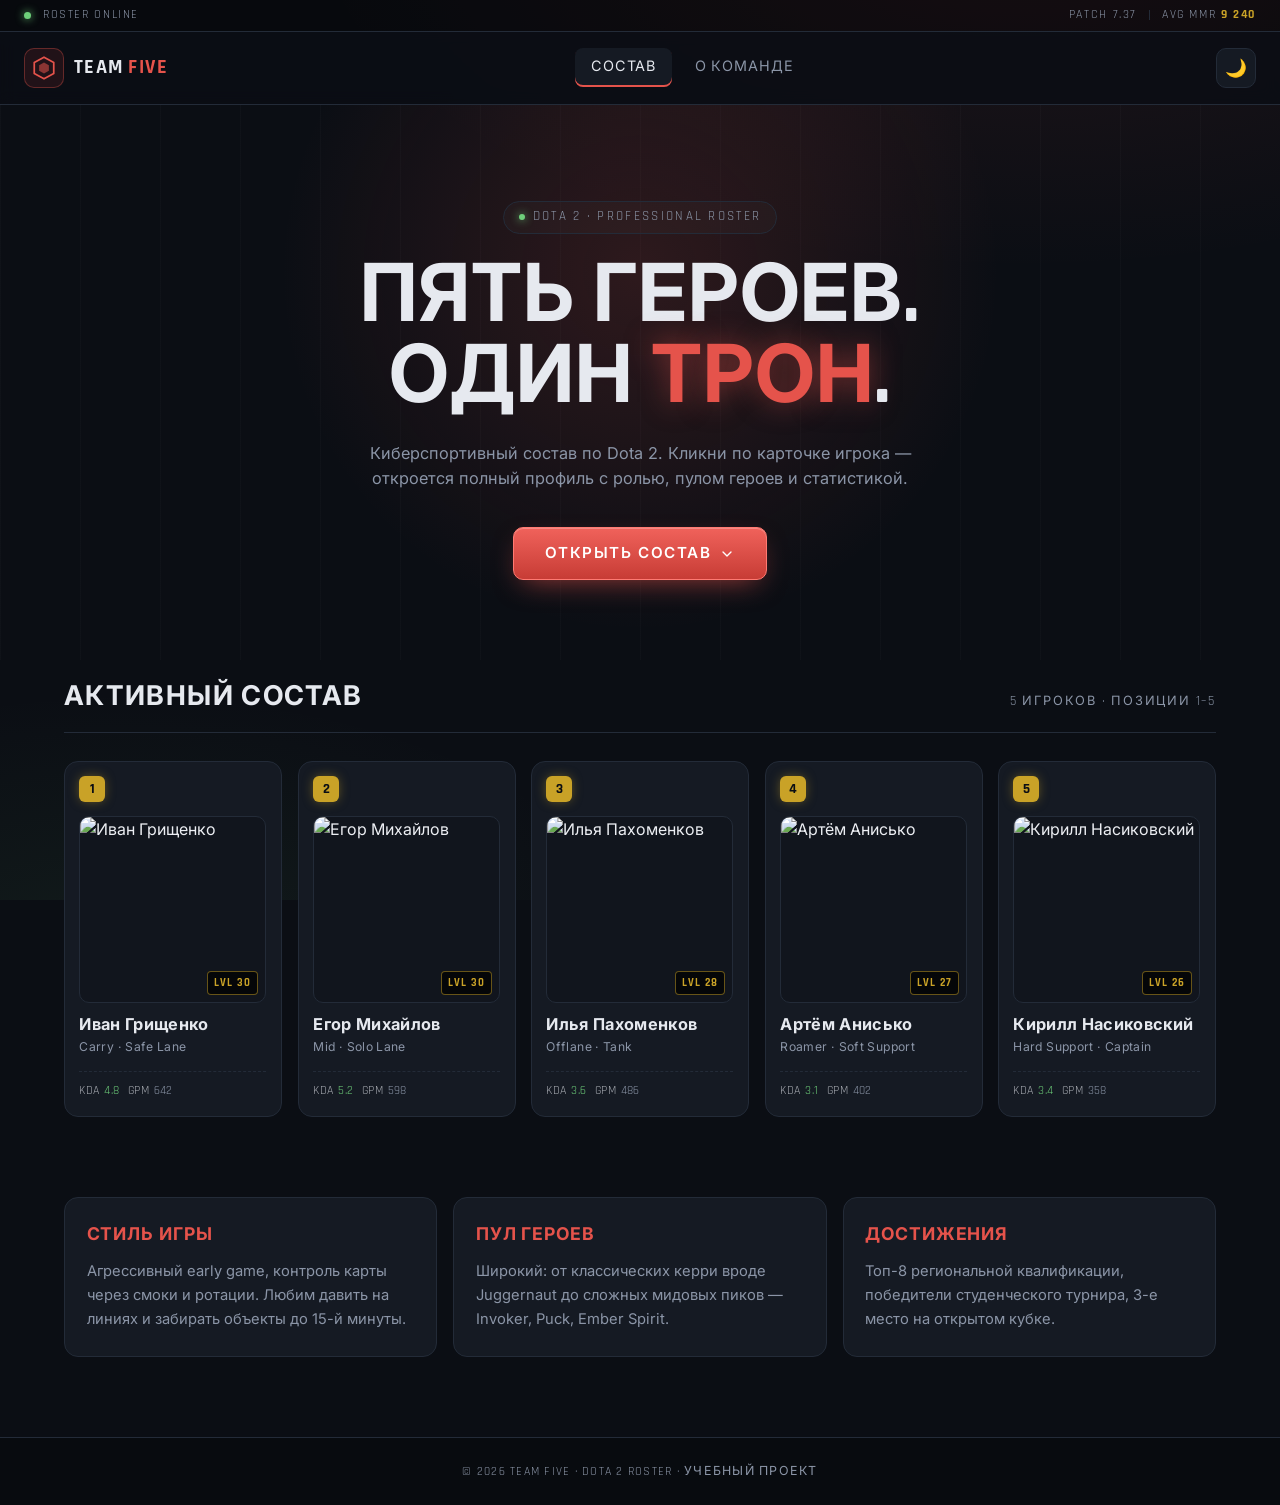
==== index.html @ 3f0090eb "Index page" ====
<!doctype html>
<html lang="ru">
    <head>
        <meta charset="UTF-8" />
        <meta name="viewport" content="width=device-width, initial-scale=1.0" />
        <meta
            name="description"
            content="Dota 2 киберспортивная команда — состав, позиции, профили игроков."
        />
        <title>TEAM FIVE — Dota 2 Roster</title>
        <link rel="icon" href="img/favicon.ico" type="image/x-icon" />
        <link rel="preconnect" href="https://fonts.googleapis.com" />
        <link rel="preconnect" href="https://fonts.gstatic.com" crossorigin />
        <link
            href="https://fonts.googleapis.com/css2?family=Rajdhani:wght@500;600;700&family=Inter:wght@400;500;600&display=swap"
            rel="stylesheet"
        />
        <link rel="stylesheet" href="styles/index.css" />
    </head>
    <body>
        <!-- Верхняя HUD-полоса -->
        <div class="topbar">
            <div class="topbar__left">
                <span class="topbar__status"></span>
                <span class="topbar__label">ROSTER ONLINE</span>
            </div>
            <div class="topbar__right">
                <span class="topbar__patch">PATCH 7.37</span>
                <span class="topbar__divider"></span>
                <span class="topbar__mmr">AVG MMR <strong>9 240</strong></span>
            </div>
        </div>

        <!-- Хедер -->
        <header class="header">
            <a href="index.html" class="header__logo">
                <span class="header__mark">
                    <svg
                        viewBox="0 0 24 24"
                        width="26"
                        height="26"
                        fill="none"
                        aria-hidden="true"
                    >
                        <path
                            d="M12 2 L21 7 V17 L12 22 L3 17 V7 Z"
                            stroke="currentColor"
                            stroke-width="1.6"
                            stroke-linejoin="round"
                        />
                        <path
                            d="M12 7 L16.5 9.5 V14.5 L12 17 L7.5 14.5 V9.5 Z"
                            fill="currentColor"
                            opacity=".55"
                        />
                    </svg>
                </span>
                <span class="header__title">TEAM<em>FIVE</em></span>
            </a>

            <nav class="header__nav" aria-label="Основная навигация">
                <a href="#roster" class="header__link header__link--active"
                    >Состав</a
                >
                <a href="#about" class="header__link">О команде</a>
            </nav>

            <button
                class="theme-btn"
                id="themeBtn"
                type="button"
                aria-label="Сменить тему"
            >
                <span class="theme-btn__icon" id="themeIcon">🌙</span>
            </button>
        </header>

        <main>
            <!-- ===== HERO ===== -->
            <section class="hero">
                <div class="hero__bg" aria-hidden="true"></div>
                <div class="hero__inner">
                    <p class="hero__eyebrow">
                        <span class="dot"></span> DOTA 2 · PROFESSIONAL ROSTER
                    </p>
                    <h1 class="hero__title">
                        Пять героев.<br />
                        Один <span class="hero__accent">трон</span>.
                    </h1>
                    <p class="hero__text">
                        Киберспортивный состав по Dota 2. Кликни по карточке
                        игрока — откроется полный профиль с ролью, пулом героев
                        и статистикой.
                    </p>
                    <a href="#roster" class="hero__cta">
                        <span>Открыть состав</span>
                        <svg
                            viewBox="0 0 24 24"
                            width="16"
                            height="16"
                            fill="none"
                            aria-hidden="true"
                        >
                            <path
                                d="M6 9l6 6 6-6"
                                stroke="currentColor"
                                stroke-width="2"
                                stroke-linecap="round"
                                stroke-linejoin="round"
                            />
                        </svg>
                    </a>
                </div>
            </section>

            <!-- ===== СОСТАВ ===== -->
            <section class="roster" id="roster">
                <div class="roster__head">
                    <h2 class="roster__title">Активный состав</h2>
                    <p class="roster__hint">5 игроков · позиции 1–5</p>
                </div>

                <ul class="roster__list">
                    <!-- POS 1 — CARRY -->
                    <li class="player" data-pos="1">
                        <a
                            class="player__link"
                            href="pages/ivan-grishchenko.html"
                        >
                            <div class="player__top">
                                <span
                                    class="player__pos"
                                    title="Позиция 1 — Carry"
                                    >1</span
                                >
                                <span>
                            </div>
                            <div class="player__avatar-wrap">
                                <img
                                    class="player__avatar"
                                    src="img/team/ivan.jpg"
                                    alt="Иван Грищенко"
                                    loading="lazy"
                                />
                                <span class="player__level">LVL 30</span>
                            </div>
                            <div class="player__info">
                                <span class="player__name">Иван Грищенко</span>
                                <span class="player__role"
                                    >Carry · Safe Lane</span
                                >
                            </div>
                            <div class="player__stats">
                                <span><em>KDA</em> 4.8</span>
                                <span><em>GPM</em> 642</span>
                            </div>
                            <span class="player__arrow" aria-hidden="true"
                                >→</span
                            >
                        </a>
                    </li>

                    <!-- POS 2 — MID -->
                    <li class="player" data-pos="2">
                        <a
                            class="player__link"
                            href="pages/egor-mikhailov.html"
                        >
                            <div class="player__top">
                                <span
                                    class="player__pos"
                                    title="Позиция 2 — Mid"
                                    >2</span
                                >
                            </div>
                            <div class="player__avatar-wrap">
                                <img
                                    class="player__avatar"
                                    src="img/team/egor.jpg"
                                    alt="Егор Михайлов"
                                    loading="lazy"
                                />
                                <span class="player__level">LVL 30</span>
                            </div>
                            <div class="player__info">
                                <span class="player__name">Егор Михайлов</span>
                                <span class="player__role"
                                    >Mid · Solo Lane</span
                                >
                            </div>
                            <div class="player__stats">
                                <span><em>KDA</em> 5.2</span>
                                <span><em>GPM</em> 598</span>
                            </div>
                            <span class="player__arrow" aria-hidden="true"
                                >→</span
                            >
                        </a>
                    </li>

                    <!-- POS 3 — OFFLANE -->
                    <li class="player" data-pos="3">
                        <a
                            class="player__link"
                            href="pages/ilya-pakhomenkov.html"
                        >
                            <div class="player__top">
                                <span
                                    class="player__pos"
                                    title="Позиция 3 — Offlane"
                                    >3</span
                                >
                            </div>
                            <div class="player__avatar-wrap">
                                <img
                                    class="player__avatar"
                                    src="img/team/ilya.jpg"
                                    alt="Илья Пахоменков"
                                    loading="lazy"
                                />
                                <span class="player__level">LVL 28</span>
                            </div>
                            <div class="player__info">
                                <span class="player__name"
                                    >Илья Пахоменков</span
                                >
                                <span class="player__role">Offlane · Tank</span>
                            </div>
                            <div class="player__stats">
                                <span><em>KDA</em> 3.6</span>
                                <span><em>GPM</em> 486</span>
                            </div>
                            <span class="player__arrow" aria-hidden="true"
                                >→</span
                            >
                        </a>
                    </li>

                    <!-- POS 4 — SOFT SUPPORT -->
                    <li class="player" data-pos="4">
                        <a class="player__link" href="pages/artem-anisko.html">
                            <div class="player__top">
                                <span
                                    class="player__pos"
                                    title="Позиция 4 — Soft Support"
                                    >4</span
                                >
                            </div>
                            <div class="player__avatar-wrap">
                                <img
                                    class="player__avatar"
                                    src="img/team/artem.jpg"
                                    alt="Артём Анисько"
                                    loading="lazy"
                                />
                                <span class="player__level">LVL 27</span>
                            </div>
                            <div class="player__info">
                                <span class="player__name">Артём Анисько</span>
                                <span class="player__role"
                                    >Roamer · Soft Support</span
                                >
                            </div>
                            <div class="player__stats">
                                <span><em>KDA</em> 3.1</span>
                                <span><em>GPM</em> 402</span>
                            </div>
                            <span class="player__arrow" aria-hidden="true"
                                >→</span
                            >
                        </a>
                    </li>

                    <!-- POS 5 — HARD SUPPORT -->
                    <li class="player" data-pos="5">
                        <a
                            class="player__link"
                            href="pages/kirill-nasikovsky.html"
                        >
                            <div class="player__top">
                                <span
                                    class="player__pos"
                                    title="Позиция 5 — Hard Support"
                                    >5</span
                                >
                            </div>
                            <div class="player__avatar-wrap">
                                <img
                                    class="player__avatar"
                                    src="img/team/kirill.jpg"
                                    alt="Кирилл Насиковский"
                                    loading="lazy"
                                />
                                <span class="player__level">LVL 26</span>
                            </div>
                            <div class="player__info">
                                <span class="player__name"
                                    >Кирилл Насиковский</span
                                >
                                <span class="player__role"
                                    >Hard Support · Captain</span
                                >
                            </div>
                            <div class="player__stats">
                                <span><em>KDA</em> 3.4</span>
                                <span><em>GPM</em> 358</span>
                            </div>
                            <span class="player__arrow" aria-hidden="true"
                                >→</span
                            >
                        </a>
                    </li>
                </ul>
            </section>

            <!-- ===== О КОМАНДЕ ===== -->
            <section class="about" id="about">
                <div class="about__grid">
                    <article class="about__card">
                        <h3 class="about__heading">Стиль игры</h3>
                        <p>
                            Агрессивный early game, контроль карты через смоки и
                            ротации. Любим давить на линиях и забирать объекты
                            до 15-й минуты.
                        </p>
                    </article>
                    <article class="about__card">
                        <h3 class="about__heading">Пул героев</h3>
                        <p>
                            Широкий: от классических керри вроде Juggernaut до
                            сложных мидовых пиков — Invoker, Puck, Ember Spirit.
                        </p>
                    </article>
                    <article class="about__card">
                        <h3 class="about__heading">Достижения</h3>
                        <p>
                            Топ-8 региональной квалификации, победители
                            студенческого турнира, 3-е место на открытом кубке.
                        </p>
                    </article>
                </div>
            </section>
        </main>

        <footer class="footer">
            <p class="footer__text">
                © <span id="footerYear">2026</span> TEAM FIVE · Dota 2 Roster ·
                Учебный проект
            </p>
        </footer>

        <script src="index.js"></script>
    </body>
</html>
---- styles/index.css ----
/* =========================================================
   index.css — Dota 2 esports team homepage
   ========================================================= */

/* ---------- Переменные ---------- */
:root {
    --bg: #0b0e14;
    --bg-soft: #11151d;
    --card-bg: #151a23;
    --card-bg-hover: #1b2230;
    --border: #232b38;
    --border-hover: #3a4658;
    --text: #e6e9ef;
    --text-dim: #8b95a7;
    --radiant: #6ecf7a;
    --dire: #e5534b;
    --gold: #c9a227;
    --accent: #e5534b;
    --radius: 14px;
    --shadow: 0 18px 40px -20px rgba(0, 0, 0, 0.8);
    --font-display: 'Rajdhani', 'Inter', sans-serif;
    --font-body: 'Inter', system-ui, sans-serif;
}

/* Светлая тема — по кнопке */
body.light {
    --bg: #f2f4f8;
    --bg-soft: #e8ebf1;
    --card-bg: #ffffff;
    --card-bg-hover: #f7f9fc;
    --border: #d7dce5;
    --border-hover: #b9c1cf;
    --text: #14181f;
    --text-dim: #5b6472;
    --shadow: 0 18px 40px -22px rgba(30, 40, 60, 0.35);
}

/* ---------- Reset ---------- */
*,
*::before,
*::after {
    box-sizing: border-box;
    margin: 0;
    padding: 0;
}
img {
    max-width: 100%;
    display: block;
}
a {
    color: inherit;
    text-decoration: none;
}
button {
    font: inherit;
    cursor: pointer;
}
ul {
    list-style: none;
}

/* ---------- База ---------- */
html {
    scroll-behavior: smooth;
}

body {
    font-family: var(--font-body);
    background: var(--bg);
    color: var(--text);
    line-height: 1.55;
    min-height: 100vh;
    transition:
        background 0.3s ease,
        color 0.3s ease;
    /* лёгкий «клиентский» градиент */
    background-image:
        radial-gradient(
            1200px 600px at 80% -10%,
            rgba(229, 83, 75, 0.1),
            transparent 60%
        ),
        radial-gradient(
            900px 500px at 10% 110%,
            rgba(110, 207, 122, 0.08),
            transparent 60%
        );
    background-attachment: fixed;
}

body.light {
    background-image:
        radial-gradient(
            1200px 600px at 80% -10%,
            rgba(229, 83, 75, 0.1),
            transparent 60%
        ),
        radial-gradient(
            900px 500px at 10% 110%,
            rgba(110, 207, 122, 0.1),
            transparent 60%
        );
}

/* ---------- Topbar ---------- */
.topbar {
    display: flex;
    align-items: center;
    justify-content: space-between;
    padding: 0.4rem 1.5rem;
    font-family: var(--font-display);
    font-size: 0.72rem;
    letter-spacing: 0.14em;
    text-transform: uppercase;
    color: var(--text-dim);
    background: rgba(0, 0, 0, 0.35);
    border-bottom: 1px solid var(--border);
}

.topbar__left,
.topbar__right {
    display: flex;
    align-items: center;
    gap: 0.75rem;
}

.topbar__status {
    width: 7px;
    height: 7px;
    border-radius: 50%;
    background: var(--radiant);
    box-shadow: 0 0 8px var(--radiant);
    animation: pulse 2s ease-in-out infinite;
}

.topbar__mmr strong {
    color: var(--gold);
}
.topbar__divider {
    width: 1px;
    height: 10px;
    background: var(--border);
}

/* ---------- Header ---------- */
.header {
    display: flex;
    align-items: center;
    justify-content: space-between;
    gap: 1rem;
    padding: 1rem 1.5rem;
    background: rgba(11, 14, 20, 0.85);
    border-bottom: 1px solid var(--border);
    backdrop-filter: blur(8px);
    position: sticky;
    top: 0;
    z-index: 100;
}

body.light .header {
    background: rgba(242, 244, 248, 0.85);
}

.header__logo {
    display: flex;
    align-items: center;
    gap: 0.6rem;
}

.header__mark {
    display: grid;
    place-items: center;
    width: 40px;
    height: 40px;
    color: var(--accent);
    background: rgba(229, 83, 75, 0.1);
    border: 1px solid rgba(229, 83, 75, 0.35);
    border-radius: 10px;
    transition: transform 0.3s ease;
}

.header__logo:hover .header__mark {
    transform: rotate(-8deg);
}

.header__title {
    font-family: var(--font-display);
    font-size: 1.25rem;
    font-weight: 700;
    letter-spacing: 0.08em;
    text-transform: uppercase;
}

.header__title em {
    font-style: normal;
    color: var(--accent);
    margin-left: 0.15em;
}

.header__nav {
    display: flex;
    gap: 0.4rem;
}

.header__link {
    font-family: var(--font-display);
    font-size: 0.9rem;
    letter-spacing: 0.06em;
    text-transform: uppercase;
    padding: 0.5rem 1rem;
    border-radius: 8px;
    color: var(--text-dim);
    transition:
        color 0.2s ease,
        background 0.2s ease;
}

.header__link:hover,
.header__link--active {
    color: var(--text);
    background: var(--card-bg);
}

.header__link--active {
    box-shadow: inset 0 -2px 0 var(--accent);
}

.theme-btn {
    display: grid;
    place-items: center;
    width: 40px;
    height: 40px;
    background: var(--card-bg);
    border: 1px solid var(--border);
    border-radius: 10px;
    font-size: 1.1rem;
    transition:
        border-color 0.2s ease,
        transform 0.2s ease;
}

.theme-btn:hover {
    border-color: var(--accent);
    transform: translateY(-1px);
}

/* ---------- Hero ---------- */
.hero {
    position: relative;
    overflow: hidden;
    padding: 6rem 1.5rem 5rem;
}

.hero__bg {
    position: absolute;
    inset: 0;
    background:
        radial-gradient(
            600px circle at 50% 30%,
            rgba(229, 83, 75, 0.16),
            transparent 60%
        ),
        repeating-linear-gradient(
            90deg,
            rgba(255, 255, 255, 0.02) 0 1px,
            transparent 1px 80px
        );
    pointer-events: none;
}

.hero__inner {
    position: relative;
    max-width: 860px;
    margin: 0 auto;
    text-align: center;
}

.hero__eyebrow {
    display: inline-flex;
    align-items: center;
    gap: 0.5rem;
    font-family: var(--font-display);
    font-size: 0.8rem;
    letter-spacing: 0.18em;
    color: var(--text-dim);
    padding: 0.35rem 0.9rem;
    border: 1px solid var(--border);
    border-radius: 999px;
    margin-bottom: 1.5rem;
    background: rgba(255, 255, 255, 0.02);
}

.hero__eyebrow .dot {
    width: 6px;
    height: 6px;
    border-radius: 50%;
    background: var(--radiant);
    box-shadow: 0 0 8px var(--radiant);
}

.hero__title {
    font-family: var(--font-display);
    font-size: clamp(2.6rem, 7vw, 5rem);
    font-weight: 700;
    line-height: 1.02;
    letter-spacing: 0.01em;
    text-transform: uppercase;
    margin-bottom: 1.25rem;
}

.hero__accent {
    color: var(--accent);
    text-shadow: 0 0 28px rgba(229, 83, 75, 0.5);
}

.hero__text {
    max-width: 560px;
    margin: 0 auto 2.25rem;
    color: var(--text-dim);
    font-size: 1.02rem;
}

.hero__cta {
    display: inline-flex;
    align-items: center;
    gap: 0.5rem;
    padding: 0.85rem 1.9rem;
    font-family: var(--font-display);
    font-size: 0.95rem;
    font-weight: 600;
    letter-spacing: 0.1em;
    text-transform: uppercase;
    color: #fff;
    background: linear-gradient(180deg, #f0625b, #c73c35);
    border: 1px solid #ff7a72;
    border-radius: 10px;
    box-shadow:
        0 10px 28px -10px rgba(229, 83, 75, 0.65),
        inset 0 1px 0 rgba(255, 255, 255, 0.25);
    transition:
        transform 0.2s ease,
        box-shadow 0.2s ease;
}

.hero__cta:hover {
    transform: translateY(-2px);
    box-shadow:
        0 16px 34px -12px rgba(229, 83, 75, 0.8),
        inset 0 1px 0 rgba(255, 255, 255, 0.25);
}

.hero__cta svg {
    transition: transform 0.2s ease;
}
.hero__cta:hover svg {
    transform: translateY(2px);
}

/* ---------- Roster ---------- */
.roster {
    max-width: 1200px;
    margin: 0 auto;
    padding: 1rem 1.5rem 5rem;
}

.roster__head {
    display: flex;
    align-items: baseline;
    justify-content: space-between;
    gap: 1rem;
    flex-wrap: wrap;
    margin-bottom: 1.75rem;
    padding-bottom: 0.85rem;
    border-bottom: 1px solid var(--border);
}

.roster__title {
    font-family: var(--font-display);
    font-size: 1.7rem;
    font-weight: 700;
    letter-spacing: 0.05em;
    text-transform: uppercase;
}

.roster__hint {
    font-family: var(--font-display);
    font-size: 0.8rem;
    letter-spacing: 0.14em;
    text-transform: uppercase;
    color: var(--text-dim);
}

.roster__list {
    display: flex;
    flex-wrap: wrap;
    gap: 1rem;
    justify-content: center;
}

/* ---------- Player card ---------- */
.player {
    flex: 1 1 200px;
    max-width: 220px;
    min-width: 175px;
}

.player__link {
    position: relative;
    display: flex;
    flex-direction: column;
    gap: 0.85rem;
    height: 100%;
    padding: 0.9rem 0.9rem 1rem;
    background: var(--card-bg);
    border: 1px solid var(--border);
    border-radius: var(--radius);
    overflow: hidden;
    transition:
        transform 0.35s cubic-bezier(0.2, 0.8, 0.2, 1),
        border-color 0.35s ease,
        box-shadow 0.35s ease,
        background 0.35s ease;
    will-change: transform;
    transform-style: preserve-3d;
}

/* верхняя акцентная полоска */
.player__link::before {
    content: '';
    position: absolute;
    top: 0;
    left: 0;
    right: 0;
    height: 3px;
    background: linear-gradient(90deg, transparent, var(--accent), transparent);
    opacity: 0;
    transition: opacity 0.3s ease;
}

/* блик при ховере */
.player__link::after {
    content: '';
    position: absolute;
    inset: 0;
    background: radial-gradient(
        220px circle at 50% 0%,
        rgba(229, 83, 75, 0.18),
        transparent 65%
    );
    opacity: 0;
    transition: opacity 0.4s ease;
    pointer-events: none;
}

.player__link:hover,
.player__link:focus-visible {
    background: var(--card-bg-hover);
    border-color: var(--border-hover);
    transform: translateY(-6px);
    box-shadow: var(--shadow);
    outline: none;
}

.player__link:hover::before,
.player__link:focus-visible::before,
.player__link:hover::after,
.player__link:focus-visible::after {
    opacity: 1;
}

/* top row: pos + badge */
.player__top {
    display: flex;
    align-items: center;
    justify-content: space-between;
}

.player__pos {
    display: grid;
    place-items: center;
    width: 26px;
    height: 26px;
    font-family: var(--font-display);
    font-size: 0.85rem;
    font-weight: 700;
    color: var(--bg);
    background: var(--gold);
    border-radius: 6px;
    box-shadow: 0 0 12px -2px rgba(201, 162, 39, 0.6);
}

.player__badge {
    font-family: var(--font-display);
    font-size: 0.62rem;
    font-weight: 700;
    letter-spacing: 0.14em;
    padding: 0.18rem 0.45rem;
    border-radius: 4px;
    border: 1px solid;
}

.player__badge--radiant {
    color: var(--radiant);
    border-color: rgba(110, 207, 122, 0.4);
    background: rgba(110, 207, 122, 0.08);
}
.player__badge--dire {
    color: var(--dire);
    border-color: rgba(229, 83, 75, 0.4);
    background: rgba(229, 83, 75, 0.08);
}

/* avatar */
.player__avatar-wrap {
    position: relative;
    width: 100%;
    aspect-ratio: 1 / 1;
    border-radius: 10px;
    overflow: hidden;
    background: var(--bg-soft);
    border: 1px solid var(--border);
    transition: border-color 0.3s ease;
}

.player__link:hover .player__avatar-wrap {
    border-color: var(--accent);
}

.player__avatar {
    width: 100%;
    height: 100%;
    object-fit: cover;
    filter: saturate(0.7) contrast(1.05);
    transition:
        transform 0.5s cubic-bezier(0.2, 0.8, 0.2, 1),
        filter 0.4s ease;
}

.player__link:hover .player__avatar {
    transform: scale(1.08);
    filter: saturate(1) contrast(1.1);
}

.player__level {
    position: absolute;
    bottom: 0.45rem;
    right: 0.45rem;
    font-family: var(--font-display);
    font-size: 0.66rem;
    font-weight: 700;
    letter-spacing: 0.1em;
    padding: 0.15rem 0.4rem;
    background: rgba(0, 0, 0, 0.7);
    color: var(--gold);
    border: 1px solid rgba(201, 162, 39, 0.5);
    border-radius: 4px;
    backdrop-filter: blur(4px);
}

/* info */
.player__info {
    display: flex;
    flex-direction: column;
    gap: 0.15rem;
}

.player__name {
    font-family: var(--font-display);
    font-size: 1.02rem;
    font-weight: 700;
    letter-spacing: 0.02em;
    line-height: 1.2;
}

.player__role {
    font-size: 0.76rem;
    color: var(--text-dim);
    letter-spacing: 0.03em;
}

/* stats */
.player__stats {
    display: flex;
    gap: 0.5rem;
    padding-top: 0.65rem;
    border-top: 1px dashed var(--border);
    font-family: var(--font-display);
    font-size: 0.72rem;
    letter-spacing: 0.04em;
    color: var(--text-dim);
}

.player__stats span {
    display: inline-flex;
    gap: 0.28rem;
}
.player__stats em {
    font-style: normal;
    color: var(--text);
    opacity: 0.7;
}
.player__stats span:first-child {
    color: var(--radiant);
}

/* arrow */
.player__arrow {
    position: absolute;
    right: 0.85rem;
    bottom: 0.85rem;
    font-size: 1rem;
    color: var(--accent);
    opacity: 0;
    transform: translateX(-6px);
    transition:
        opacity 0.3s ease,
        transform 0.3s ease;
}

.player__link:hover .player__arrow,
.player__link:focus-visible .player__arrow {
    opacity: 1;
    transform: translateX(0);
}

/* ---------- About ---------- */
.about {
    max-width: 1200px;
    margin: 0 auto;
    padding: 0 1.5rem 5rem;
}

.about__grid {
    display: grid;
    grid-template-columns: repeat(auto-fit, minmax(240px, 1fr));
    gap: 1rem;
}

.about__card {
    padding: 1.5rem 1.35rem;
    background: var(--card-bg);
    border: 1px solid var(--border);
    border-radius: var(--radius);
    transition:
        border-color 0.3s ease,
        transform 0.3s ease;
}

.about__card:hover {
    border-color: var(--border-hover);
    transform: translateY(-3px);
}

.about__heading {
    font-family: var(--font-display);
    font-size: 1.1rem;
    font-weight: 700;
    letter-spacing: 0.05em;
    text-transform: uppercase;
    margin-bottom: 0.6rem;
    color: var(--accent);
}

.about__card p {
    font-size: 0.92rem;
    line-height: 1.65;
    color: var(--text-dim);
}

/* ---------- Footer ---------- */
.footer {
    padding: 1.5rem;
    text-align: center;
    border-top: 1px solid var(--border);
    background: rgba(0, 0, 0, 0.25);
}

body.light .footer {
    background: rgba(0, 0, 0, 0.03);
}

.footer__text {
    font-family: var(--font-display);
    font-size: 0.78rem;
    letter-spacing: 0.1em;
    text-transform: uppercase;
    color: var(--text-dim);
}

/* ---------- Animations ---------- */
@keyframes pulse {
    0%,
    100% {
        opacity: 1;
        transform: scale(1);
    }
    50% {
        opacity: 0.5;
        transform: scale(0.85);
    }
}

/* ---------- Адаптив ---------- */
@media (max-width: 900px) {
    .player {
        flex-basis: 200px;
    }
}

@media (max-width: 640px) {
    .topbar {
        padding: 0.35rem 1rem;
        font-size: 0.66rem;
    }
    .topbar__mmr {
        display: none;
    }
    .header {
        padding: 0.75rem 1rem;
    }
    .header__nav {
        display: none;
    }
    .hero {
        padding: 4rem 1.25rem 3.5rem;
    }

    .roster__head {
        flex-direction: column;
        align-items: flex-start;
        gap: 0.35rem;
    }

    .player {
        flex: 1 1 calc(50% - 0.5rem);
        max-width: none;
        min-width: 0;
    }

    .player__link {
        padding: 0.75rem;
        gap: 0.7rem;
    }
    .player__name {
        font-size: 0.92rem;
    }
    .player__role {
        font-size: 0.7rem;
    }
    .player__stats {
        font-size: 0.68rem;
    }
}

@media (max-width: 380px) {
    .player {
        flex: 1 1 100%;
    }
}

/* ---------- Reduced motion ---------- */
@media (prefers-reduced-motion: reduce) {
    *,
    *::before,
    *::after {
        animation-duration: 0.001ms !important;
        animation-iteration-count: 1 !important;
        transition-duration: 0.001ms !important;
    }
    html {
        scroll-behavior: auto;
    }
}
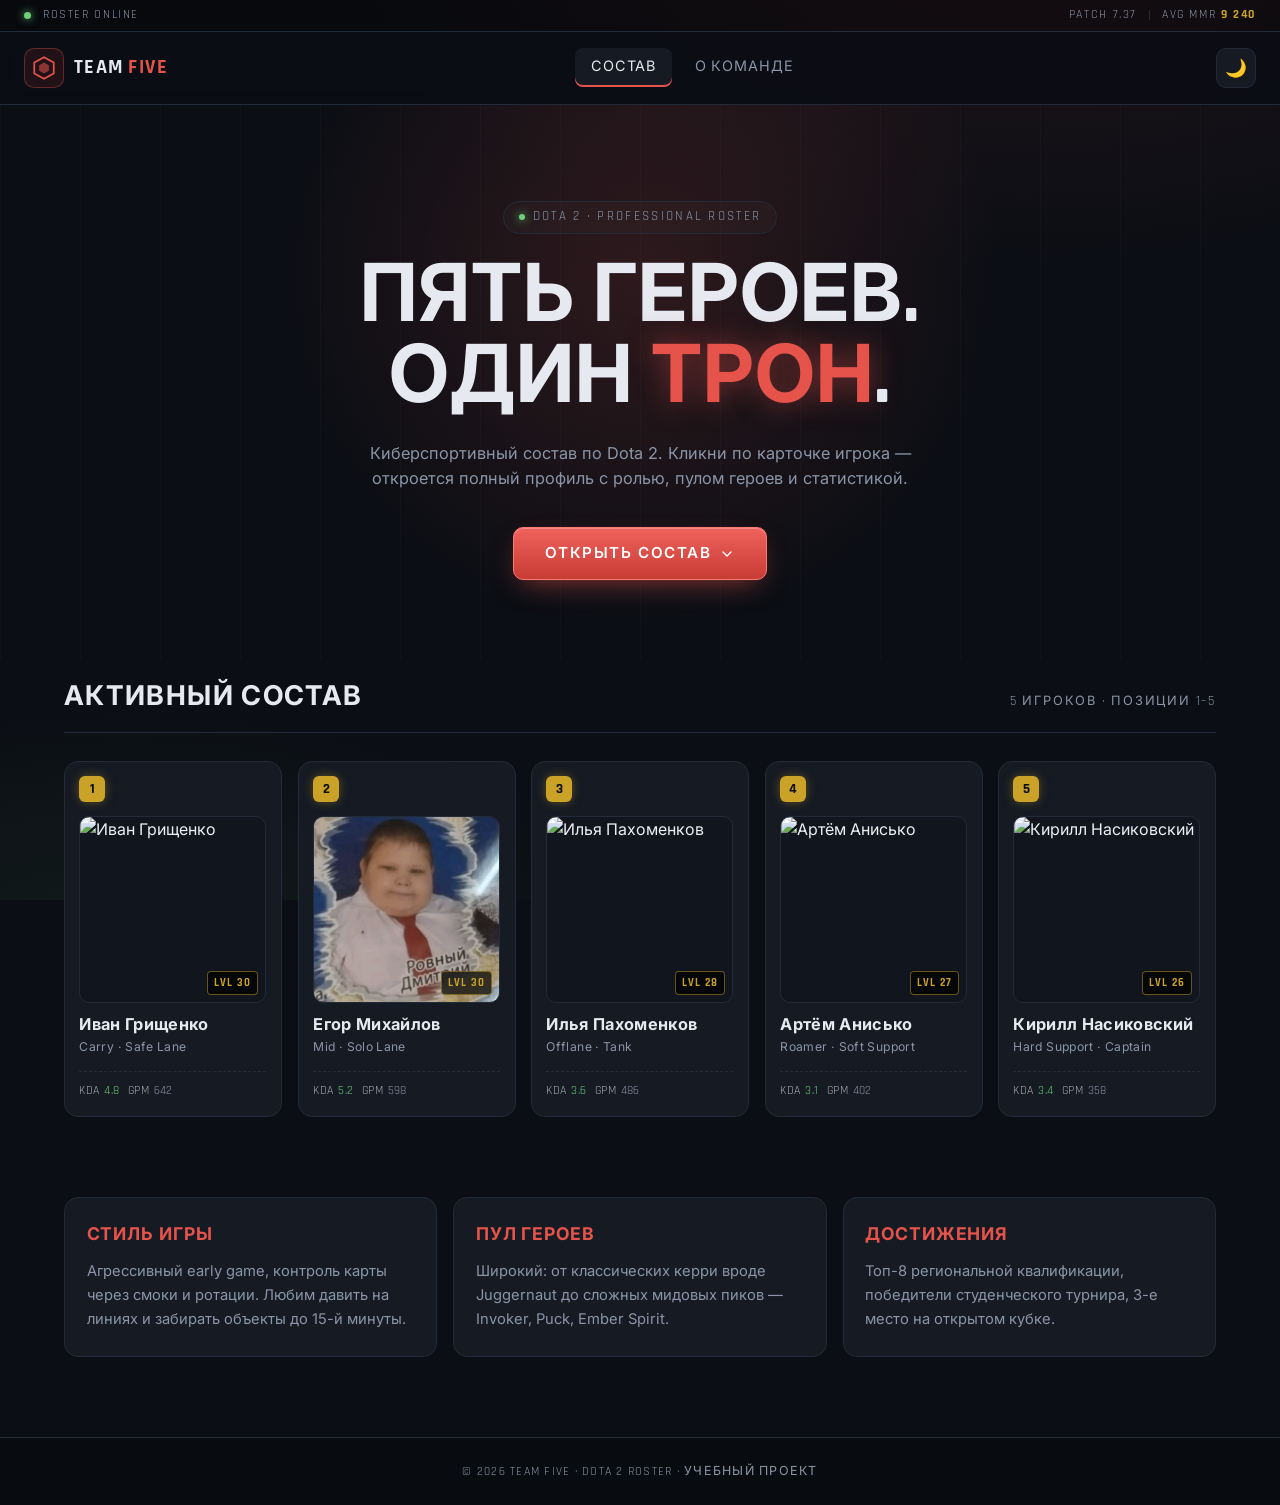
==== commit 4686c1d2: "Egor page html, css, js" ====
--- a/index.html
+++ b/index.html
@@ -176,7 +176,7 @@
                             <div class="player__avatar-wrap">
                                 <img
                                     class="player__avatar"
-                                    src="img/team/egor.jpg"
+                                    src="img/team/egor.png"
                                     alt="Егор Михайлов"
                                     loading="lazy"
                                 />
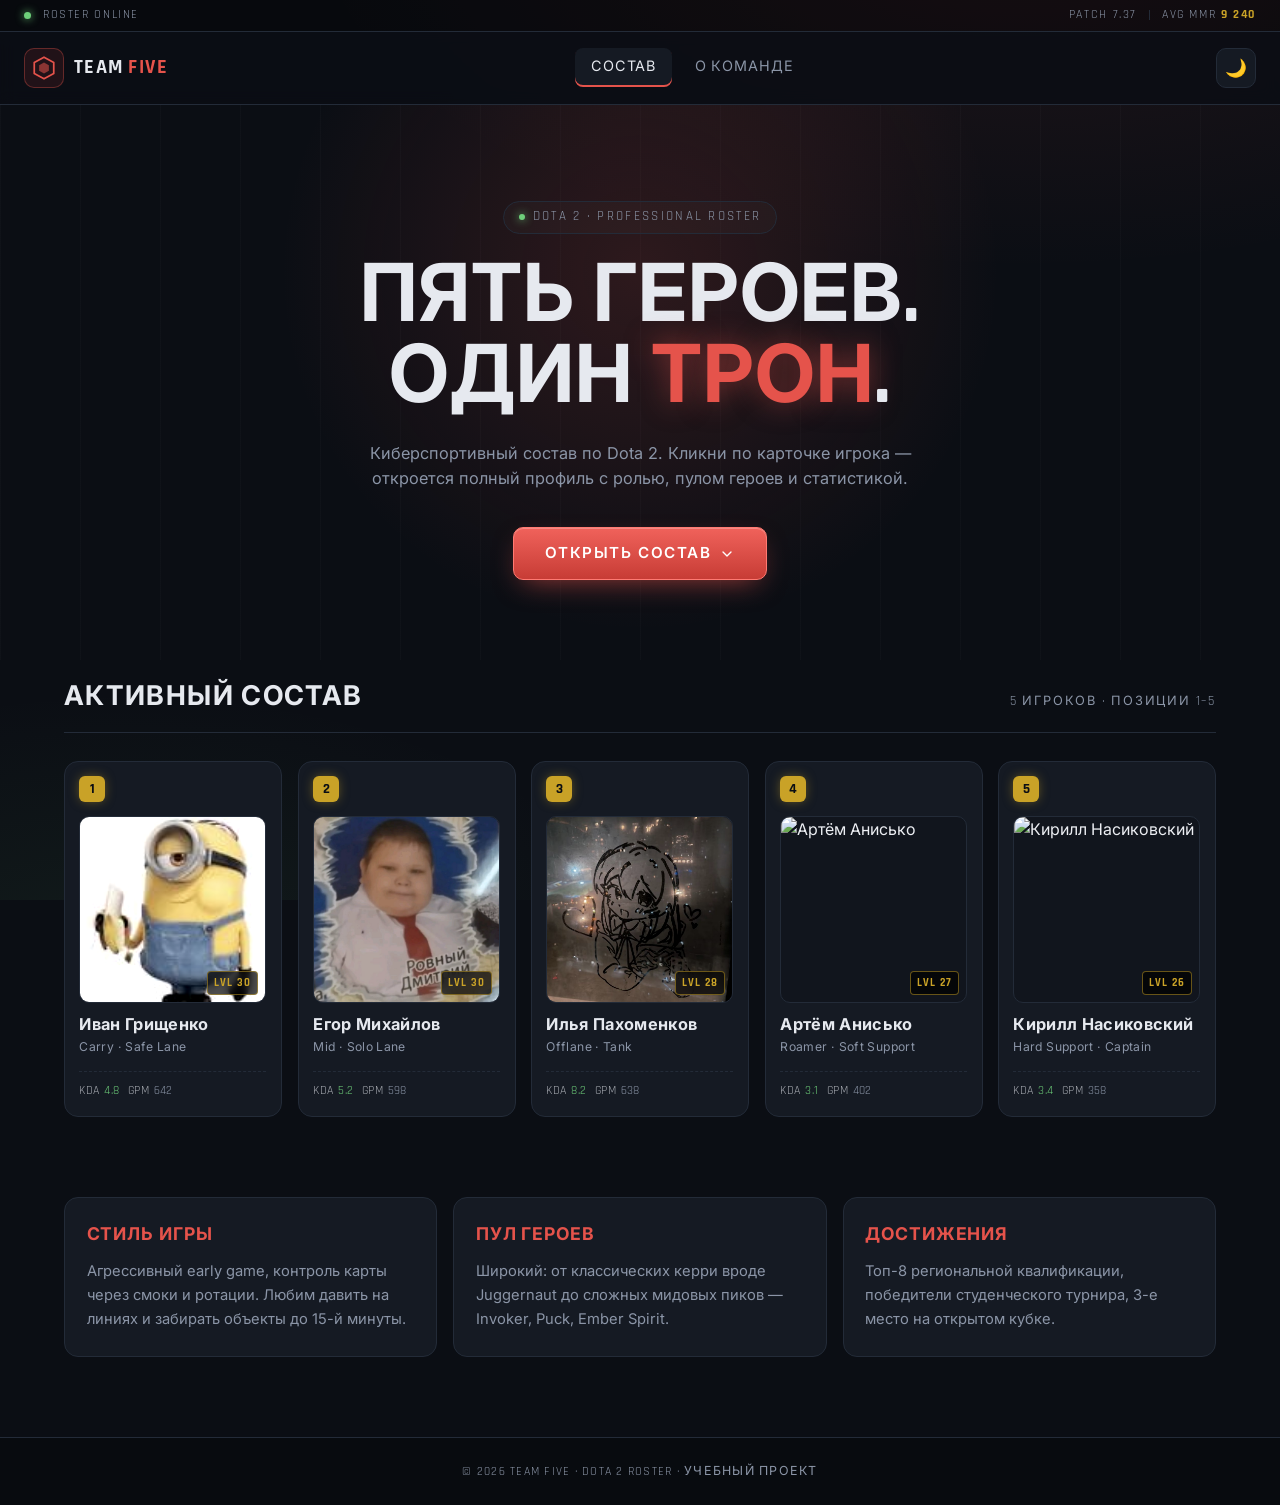
==== commit c0c62c28: "merge" ====
--- a/index.html
+++ b/index.html
@@ -227,8 +227,8 @@
                                 <span class="player__role">Offlane · Tank</span>
                             </div>
                             <div class="player__stats">
-                                <span><em>KDA</em> 3.6</span>
-                                <span><em>GPM</em> 486</span>
+                                <span><em>KDA</em> 8.2</span>
+                                <span><em>GPM</em> 638</span>
                             </div>
                             <span class="player__arrow" aria-hidden="true"
                                 >→</span
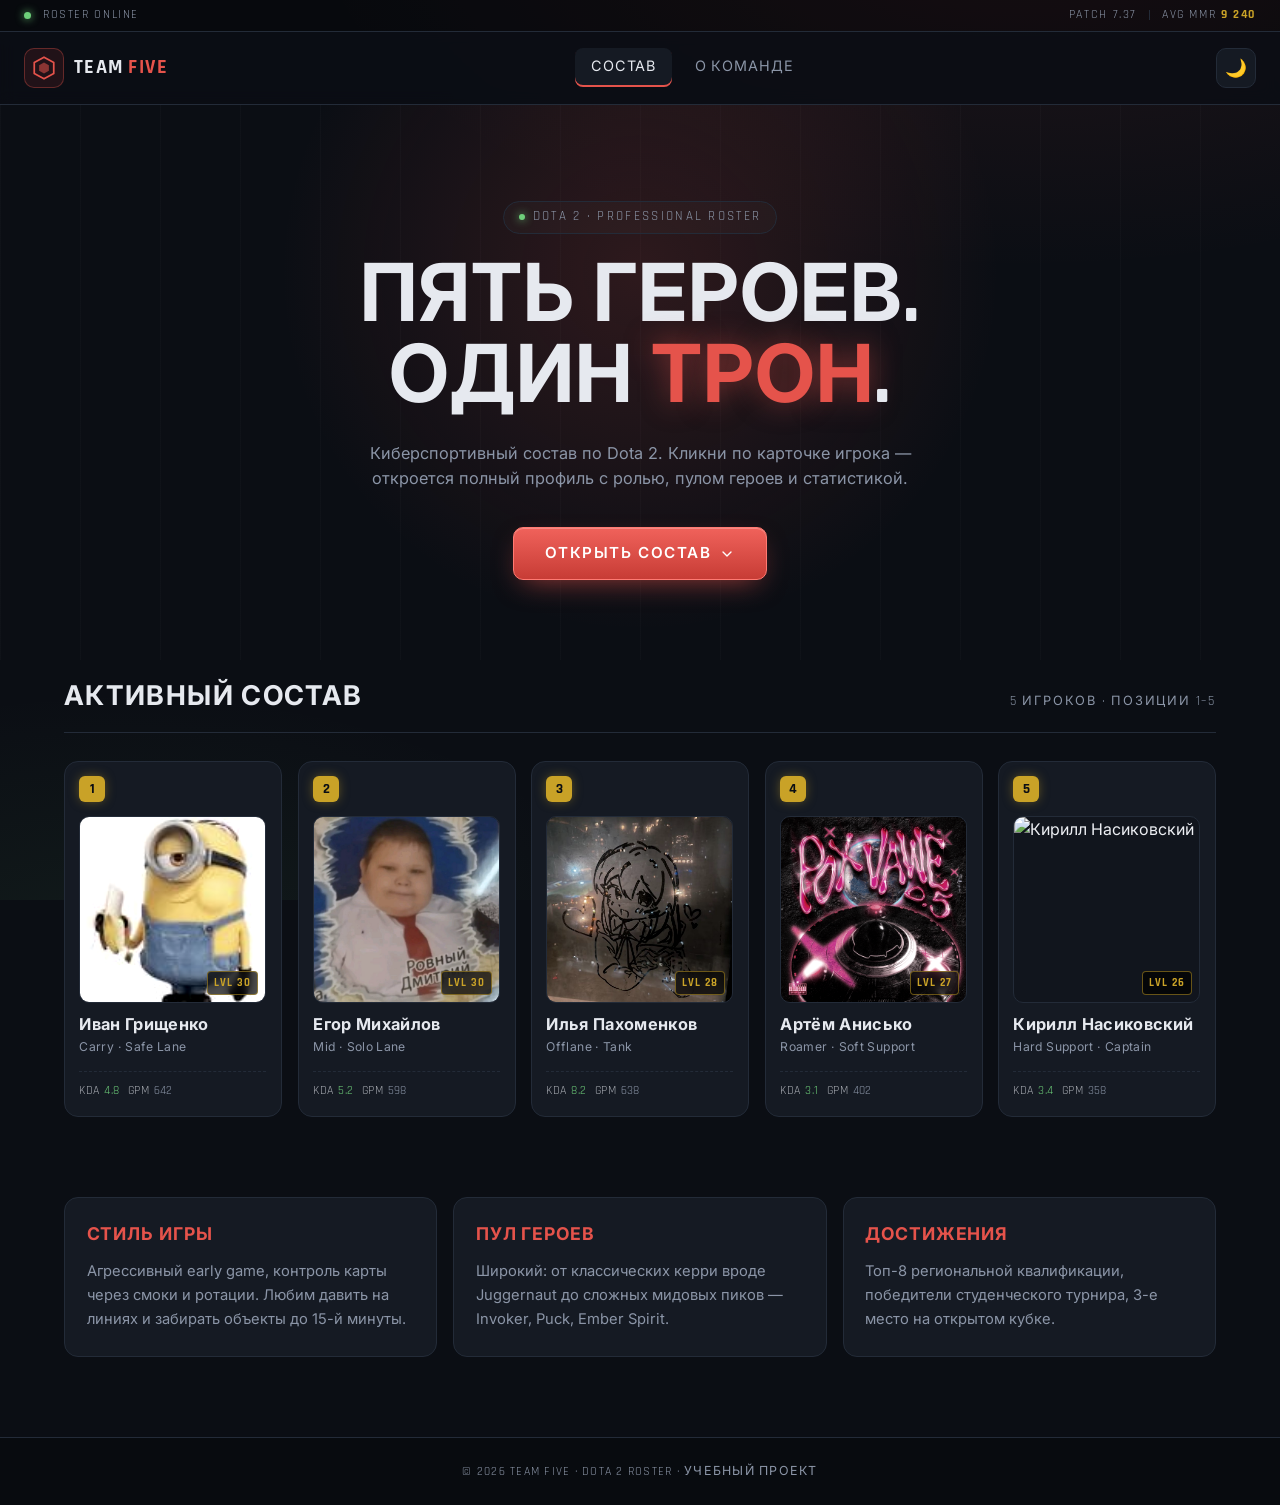
==== commit 7bc5ec3d: "Fix index paths for avatar" ====
--- a/index.html
+++ b/index.html
@@ -249,7 +249,7 @@
                             <div class="player__avatar-wrap">
                                 <img
                                     class="player__avatar"
-                                    src="img/team/artem.jpg"
+                                    src="img/team/artem.png"
                                     alt="Артём Анисько"
                                     loading="lazy"
                                 />
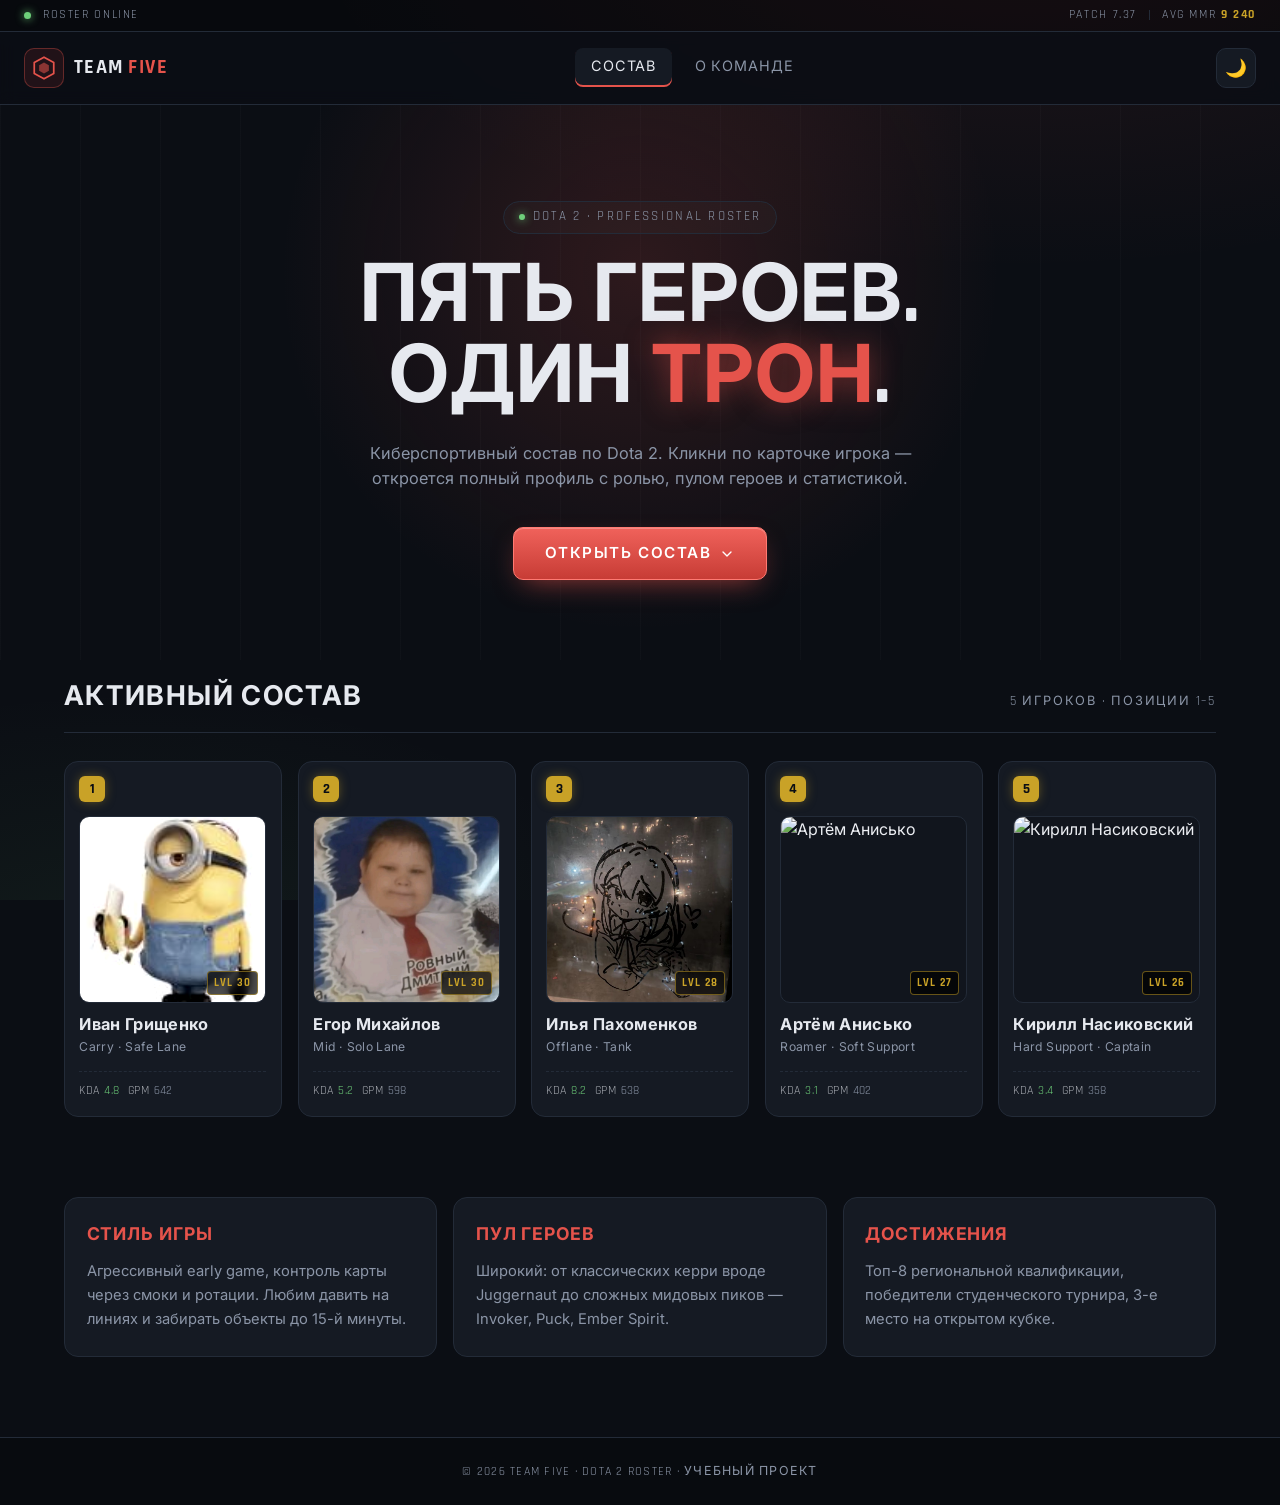
==== commit ca31858a: "fix index and page ilya" ====
--- a/index.html
+++ b/index.html
@@ -249,7 +249,7 @@
                             <div class="player__avatar-wrap">
                                 <img
                                     class="player__avatar"
-                                    src="img/team/artem.png"
+                                    src="img/team/artem.jpg"
                                     alt="Артём Анисько"
                                     loading="lazy"
                                 />
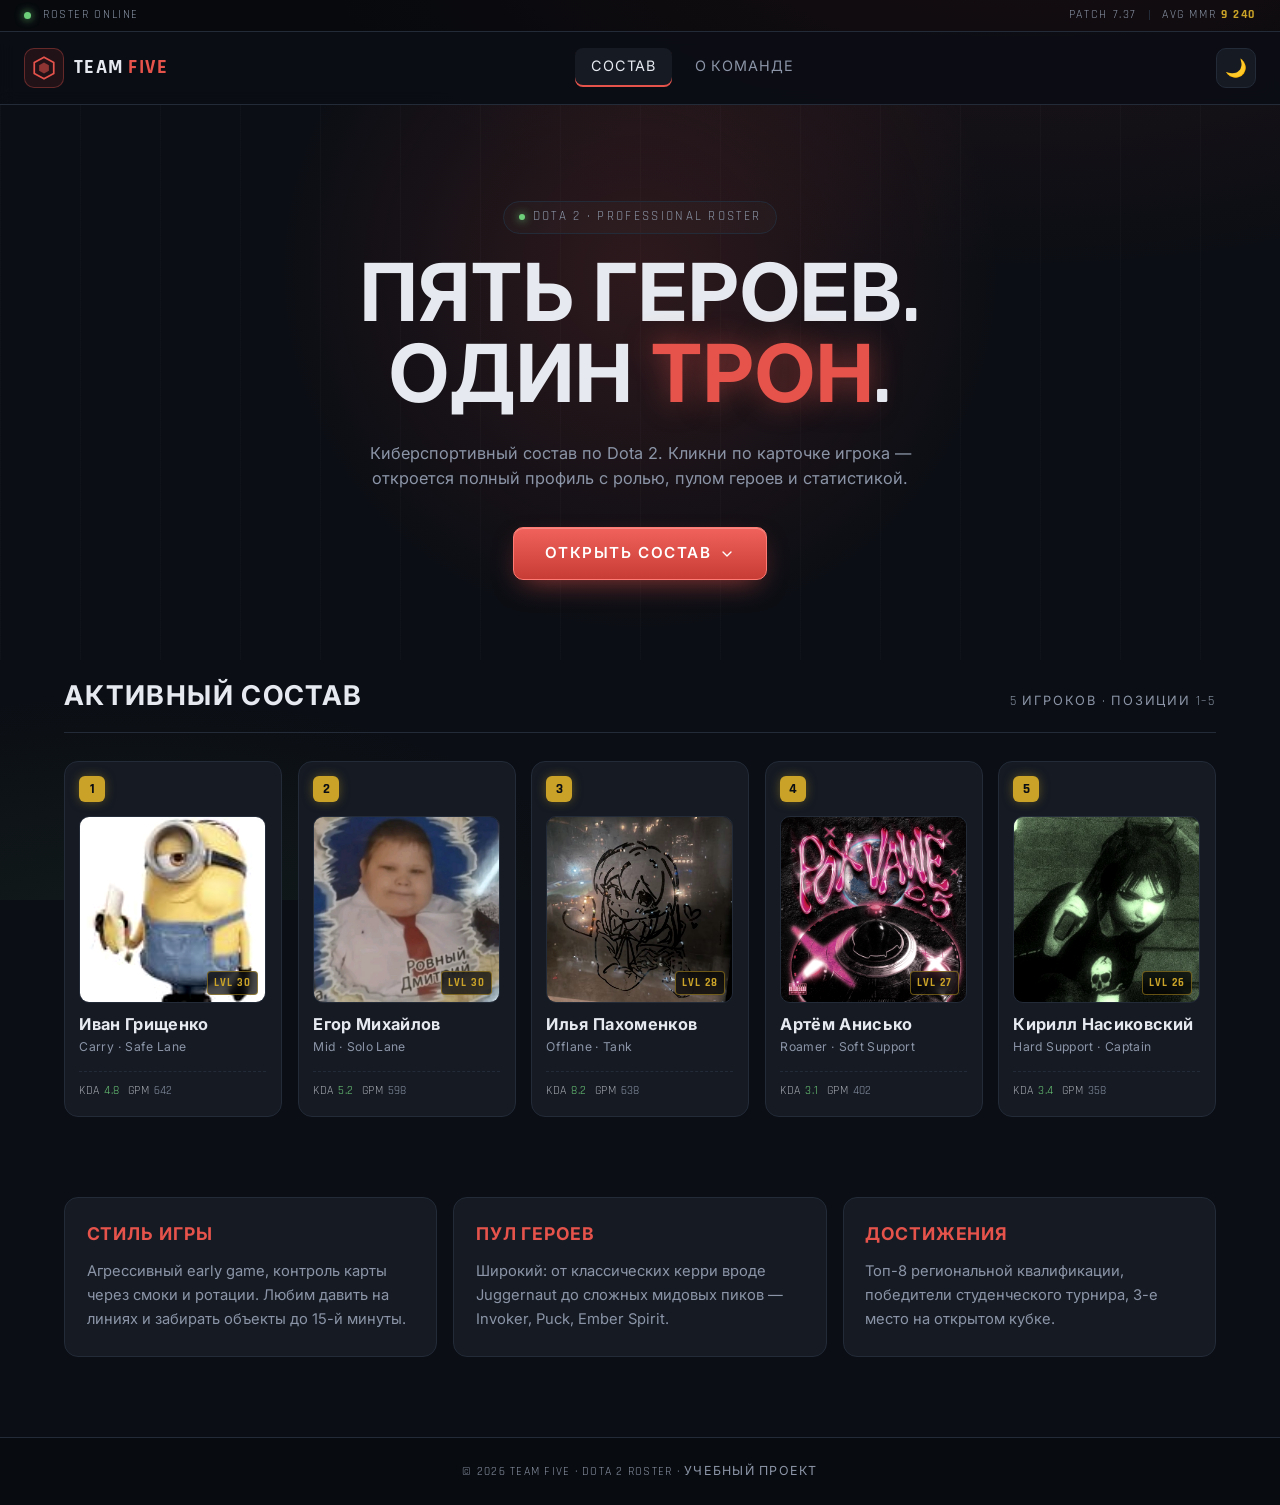
==== commit 3e33c945: "merge" ====
--- a/index.html
+++ b/index.html
@@ -249,7 +249,7 @@
                             <div class="player__avatar-wrap">
                                 <img
                                     class="player__avatar"
-                                    src="img/team/artem.jpg"
+                                    src="img/team/artem.png"
                                     alt="Артём Анисько"
                                     loading="lazy"
                                 />
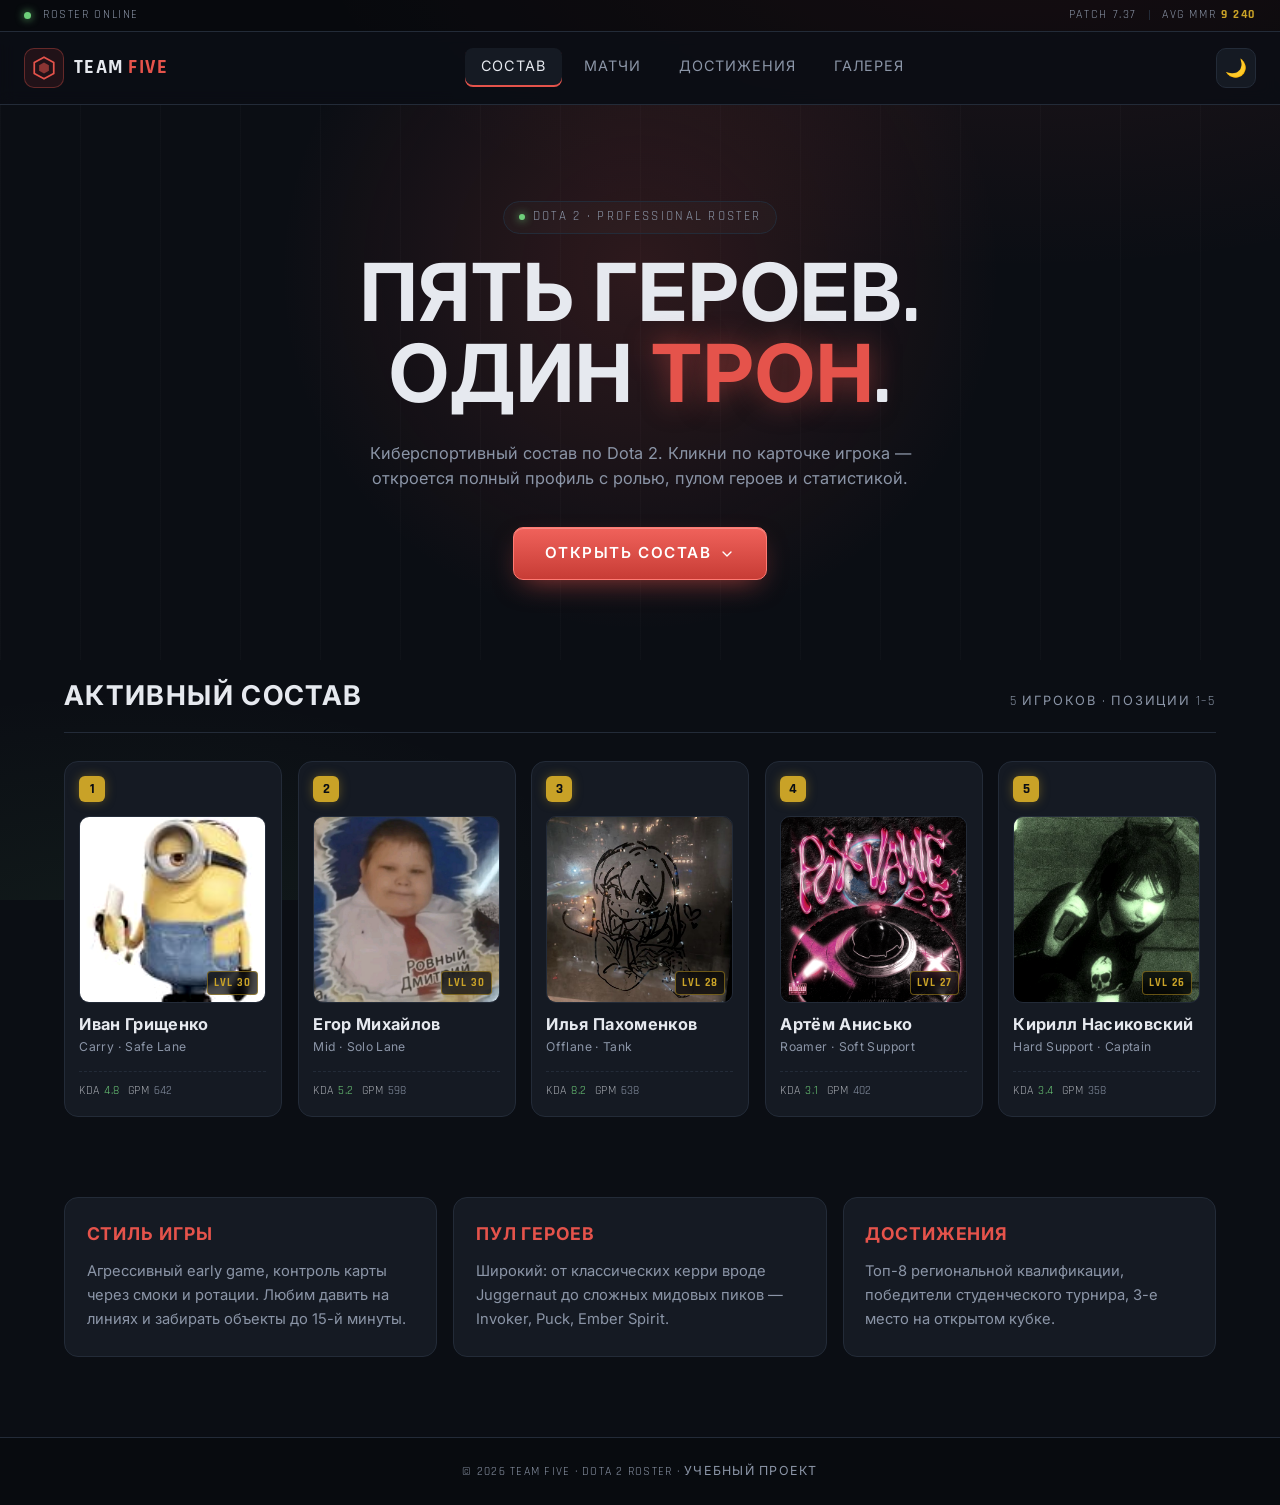
==== commit a3b238ed: "+3 pages" ====
--- a/index.html
+++ b/index.html
@@ -62,7 +62,9 @@
                 <a href="#roster" class="header__link header__link--active"
                     >Состав</a
                 >
-                <a href="#about" class="header__link">О команде</a>
+                <a href="/pages/matches.html" class="header__link">Матчи</a>
+                <a href="/pages/achievements.html" class="header__link">Достижения</a>
+                <a href="/pages/gallery.html" class="header__link">Галерея</a>
             </nav>
 
             <button
